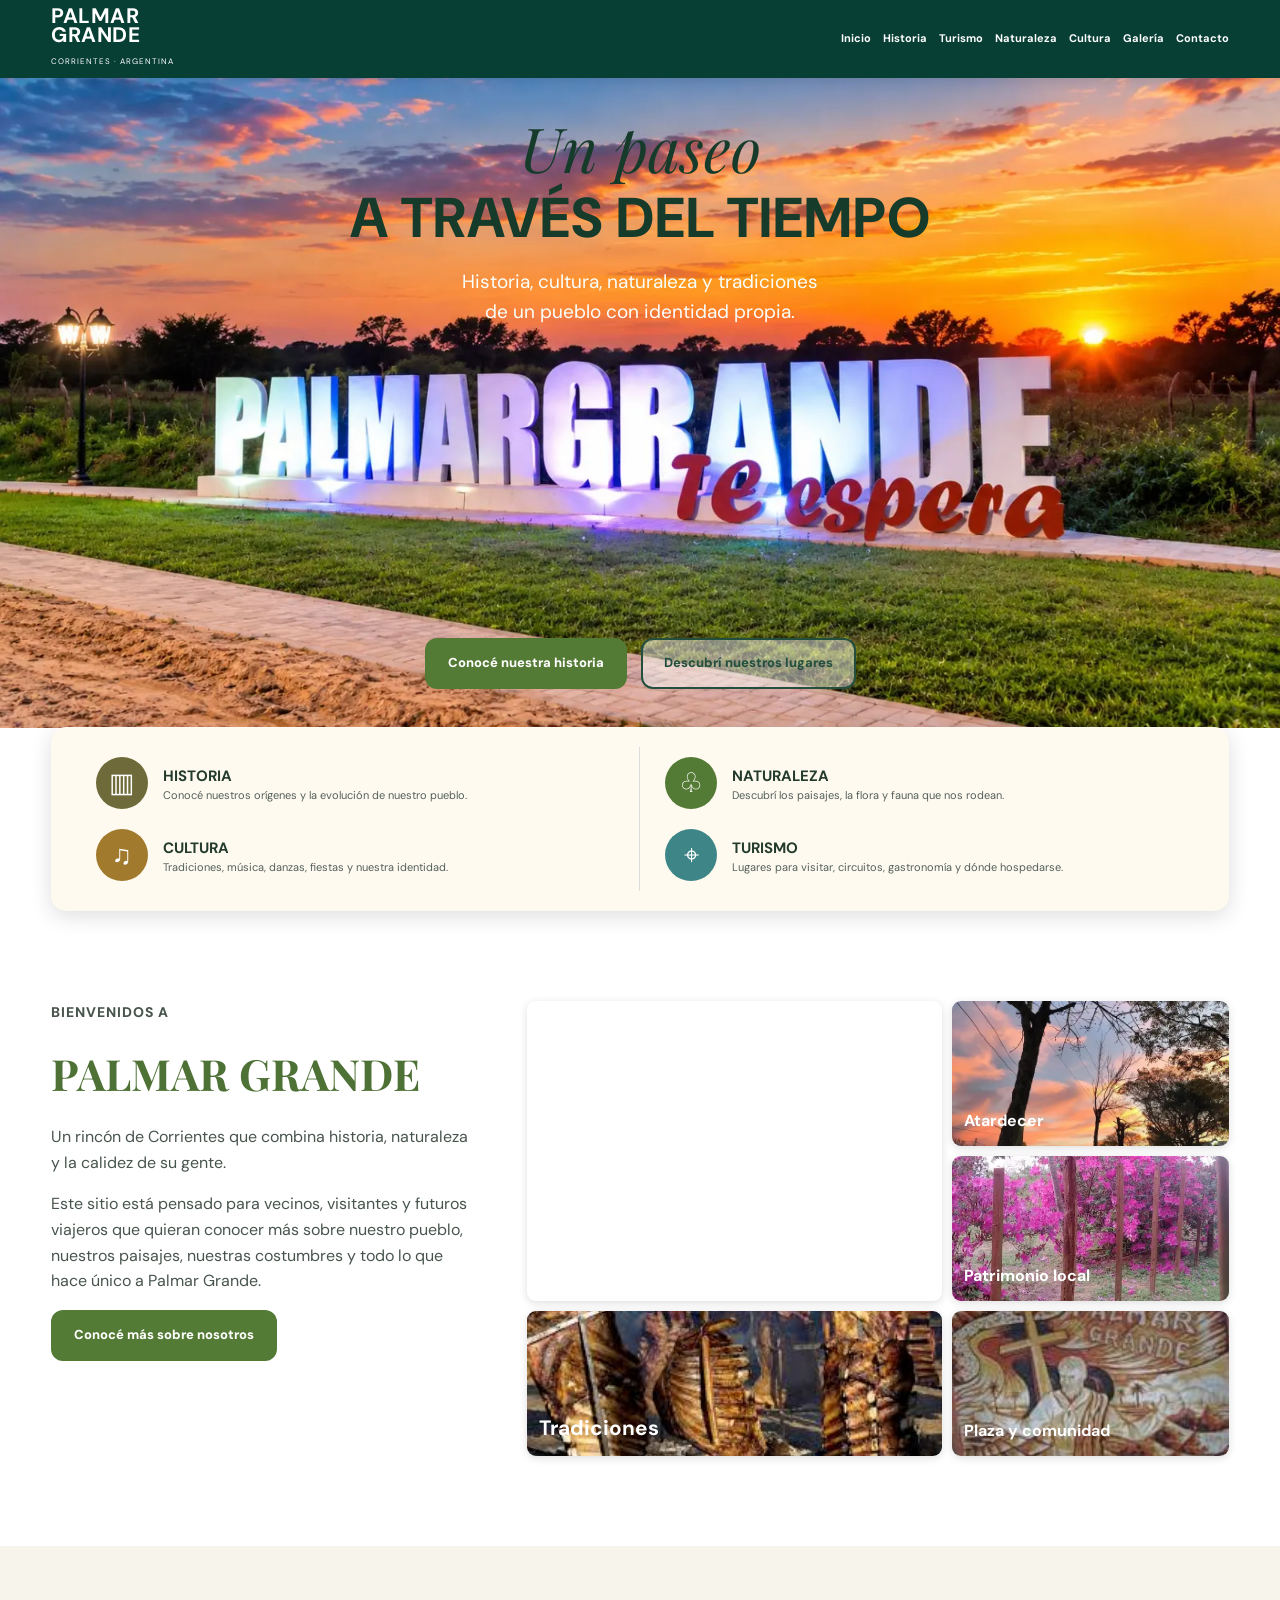
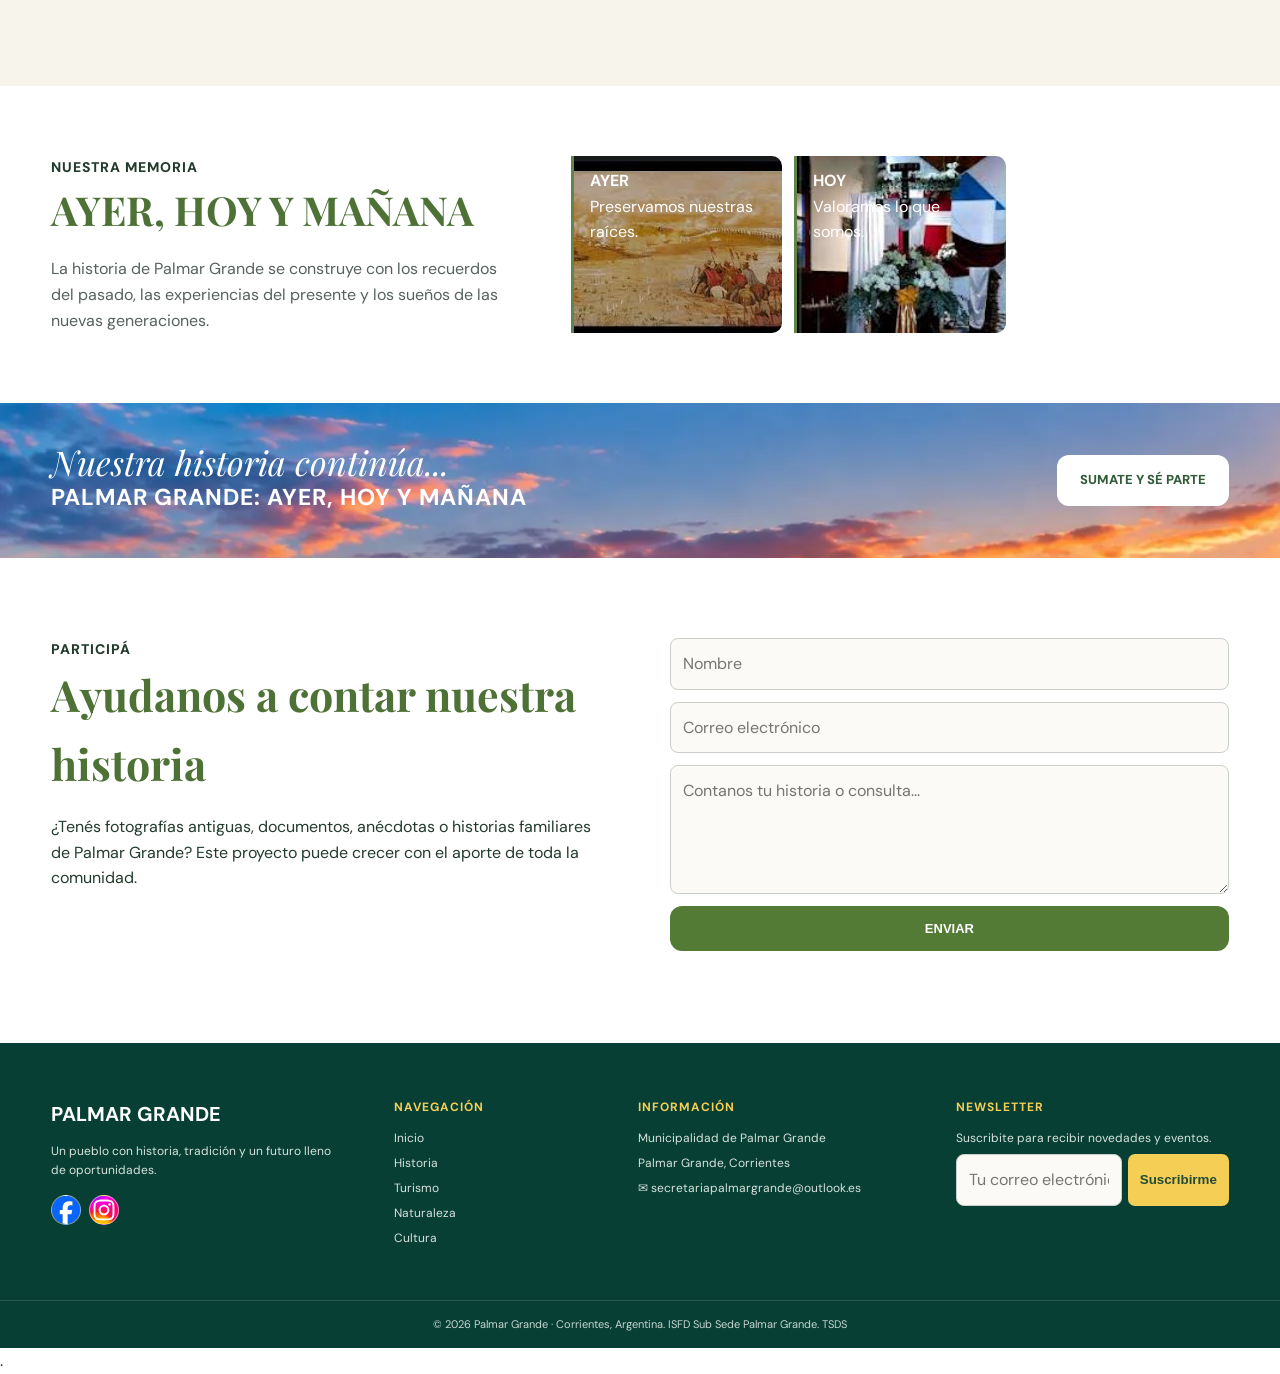
==== index.html @ 52c9c59a "fix: errores en el codigo del carrusel" ====
<!DOCTYPE html>
<html lang="es">

<head>
  <meta charset="UTF-8">
  <meta name="viewport" content="width=device-width, initial-scale=1.0">
  <meta name="description"
    content="Palmar Grande: un paseo a través del tiempo. Historia, cultura, naturaleza y turismo de Palmar Grande, Corrientes.">
  <meta property="og:type" content="website">
  <meta property="og:title" content="Palmar Grande | Guía turística">
  <meta property="og:description" content="Naturaleza, historia y cultura. Descubre qué ver y hacer.">
  <meta property="og:site_name" content="Palmar Grande | Un paseo a través del tiempo">
  <meta property="og:locale" content="es_AR">
  <meta property="og:image"
    content="https://v1-palmar-grande-app-turistica.netlify.app/assets/imagenes/palmar2026.webp">
  <meta>
  <meta name="google-site-verification" content="xOsQfkRAo-iL_YEkGarCs0CGLQkTfMu5RP07M9so8d0" />
  <title>Palmar Grande | Un paseo a través del tiempo</title>
  <link rel="preconnect" href="https://fonts.googleapis.com">
  <link rel="preconnect" href="https://fonts.gstatic.com" crossorigin>
  <link
    href="https://fonts.googleapis.com/css2?family=DM+Sans:wght@400;500;600;700&family=Playfair+Display:wght@500;600;700&display=swap"
    rel="stylesheet">
  <link rel="stylesheet" href="styles.css">
  <link rel="icon" href="./assets/imagenes/logo-municipio-palmar-grande.png" type="image/x-icon">
</head>

<body>

  <header class="site-header" id="inicio">
    <a class="brand" href="./index.html" aria-label="Palmar Grande - Inicio">

      <span>
        <strong>PALMAR<br>GRANDE</strong>
        <small>CORRIENTES · ARGENTINA</small>
      </span>
    </a>


    <button class="menu-toggle" aria-label="Abrir menú" aria-expanded="false">☰</button>

    <nav class="main-nav" aria-label="Navegación principal">
      <a class="active" href="#inicio">Inicio</a>
      <a href="./view/historia.html">Historia</a>
      <a href="./view/turismo.html">Turismo</a>
      <a href="./view/naturaleza.html">Naturaleza</a>
      <a href="./view/cultura.html">Cultura</a>
      <a href="./view/galeria.html">Galería</a>
      <a href="./view/turismo.html">Contacto</a>
    </nav>
  </header>

  <main>
    <section class="hero">
      <div class="hero-fondo" aria-hidden="true">
        <img src="/assets/imagenes/palmar2026.webp" alt="" width="1600" height="900" fetchpriority="high"
          decoding="async">
        <img src="/assets/imagenes/imagen_portada2.webp" alt="" width="1600" height="900" decoding="async">
        <img src="/assets/imagenes/imagen_portada3.webp" alt="" width="1600" height="900" decoding="async">
      </div>
      <div class="hero-overlay"></div>
      <div class="hero-content">
        <p class="script">Un paseo</p>
        <h1>A TRAVÉS DEL TIEMPO</h1>
        <p>Historia, cultura, naturaleza y tradiciones<br class="desktop"> de un pueblo con identidad propia.</p>
        <div class="hero-actions">
          <a class="btn btn-primary" href="#historia">Conocé nuestra historia</a>
          <a class="btn btn-outline" href="#turismo">Descubrí nuestros lugares</a>
        </div>
      </div>

    </section>

    <section class="quick-links container">
      <a href="./view/historia.html" class="quick-card">
        <span class="icon icon-earth">▥</span><span><b>HISTORIA</b><small>Conocé nuestros orígenes y la evolución de
            nuestro pueblo.</small></span>
      </a>
      <a href="./view/naturaleza.html" class="quick-card">
        <span class="icon icon-nature">♧</span><span><b>NATURALEZA</b><small>Descubrí los paisajes, la flora y fauna que
            nos rodean.</small></span>
      </a>
      <a href="./view/cultura.html" class="quick-card">
        <span class="icon icon-culture">♫</span><span><b>CULTURA</b><small>Tradiciones, música, danzas, fiestas y
            nuestra identidad.</small></span>
      </a>
      <a href="./view/turismo.html" class="quick-card">
        <span class="icon icon-tourism">⌖</span><span><b>TURISMO</b><small>Lugares para visitar, circuitos, gastronomía
            y dónde hospedarse.</small></span>
      </a>
    </section>


    <section class="welcome container" id="historia">
      <div class="welcome-text">
        <p class="eyebrow">BIENVENIDOS A</p>
        <h2>PALMAR GRANDE</h2>
        <p>Un rincón de Corrientes que combina historia, naturaleza y la calidez de su gente.</p>
        <p>Este sitio está pensado para vecinos, visitantes y futuros viajeros que quieran conocer más sobre nuestro
          pueblo,
          nuestros paisajes, nuestras costumbres y todo lo que hace único a Palmar Grande.

        </p>
        <a class="btn btn-primary" href="./view/historia.html">Conocé más sobre nosotros</a>
      </div>
      <div class="photo-grid" aria-label="Galería de imágenes de Palmar Grande">
        <div class="photo large photo-town">
          <iframe
            src="https://www.google.com/maps/embed?pb=!1m18!1m12!1m3!1d7049.448451938459!2d-57.905191063997975!3d-27.941098325982157!2m3!1f0!2f0!3f0!3m2!1i1024!2i768!4f13.1!3m3!1m2!1s0x945043c437f40db5%3A0xaa53206ed1325036!2sPalmar%20Grande%2C%20Corrientes!5e0!3m2!1ses-419!2sar!4v1791239898941!5m2!1ses-419!2sar"
            width="400" height="300" style="border:0;" allowfullscreen="" loading="lazy"
            referrerpolicy="strict-origin-when-cross-origin">
          </iframe>
        </div>
        <div class="photo photo-sunset">
          <p><b>Atardecer</b></p>
        </div>
        <div class="photo photo-building">
          <p><b>Patrimonio local</b></p>
        </div>
        <div class="photo photo-riders">
          <p style="font-size: 1.3rem"><b>Tradiciones</b></p>
        </div>
        <div class="photo photo-square">
          <p><b>Plaza y comunidad</b></p>
        </div>
      </div>
    </section>

    <section class="explore section-light" id="turismo">

    </section>

    <section class="timeline container">
      <div class="timeline-copy">
        <p class="eyebrow">NUESTRA MEMORIA</p>
        <h2>AYER, HOY Y MAÑANA</h2>
        <p>La historia de Palmar Grande se construye con los recuerdos del pasado, las experiencias del presente y los
          sueños de las nuevas generaciones.</p>
      </div>
      <div class="timeline-steps">
        <div class="fondo_ayer"><strong>AYER</strong><span>Preservamos nuestras raíces.</span></div>
        <div class="fondo_hoy"><strong>HOY</strong><span>Valoramos lo que somos.</span></div>
      </div>
    </section>

    <section class="cta" id="agenda">
      <div class="container cta-inner">
        <div>
          <p class="script">Nuestra historia continúa...</p>
          <h2>PALMAR GRANDE: AYER, HOY Y MAÑANA</h2>
        </div>
        <a class="btn btn-light" href="#contacto">SUMATE Y SÉ PARTE</a>
      </div>
    </section>

    <section class="contact container" id="contacto">
      <div>
        <p class="eyebrow">PARTICIPÁ</p>
        <h2>Ayudanos a contar nuestra historia</h2>
        <p>¿Tenés fotografías antiguas, documentos, anécdotas o historias familiares de Palmar Grande? Este proyecto
          puede crecer con el aporte de toda la comunidad.</p>
      </div>
      <form class="contact-form" onsubmit="return sendMessage(event)">
        <input type="text" placeholder="Nombre" required>
        <input type="email" placeholder="Correo electrónico" required>
        <textarea rows="4" placeholder="Contanos tu historia o consulta..." required></textarea>
        <button class="btn btn-primary" type="submit">ENVIAR</button>
        <p class="form-status" aria-live="polite"></p>
      </form>
    </section>
  </main>

  <footer class="footer">
    <div class="container footer-grid">
      <div>
        <div class="footer-brand"> <strong>PALMAR GRANDE</strong></div>
        <p>Un pueblo con historia, tradición y un futuro lleno de oportunidades.</p>
        <div class="socials">
          <a class="face-logo" href="https://www.facebook.com/profile.php?id=100064782816824" aria-label="Facebook"></a>
          <a class="insta-logo" href="instagram.com"></a>
        </div>
      </div>
      <div>
        <h3>NAVEGACIÓN</h3>
        <a href="#inicio">Inicio</a>
        <a href="./view/historia.html">Historia</a>
        <a href="./view/turismo.html">Turismo</a>
        <a href="./view/naturaleza.html">Naturaleza</a>
        <a href="./view/cultura.html">Cultura</a>
      </div>
      <div>
        <h3>INFORMACIÓN</h3>
        <p>Municipalidad de Palmar Grande</p>
        <p>Palmar Grande, Corrientes</p>
        <p></p>
        <p>✉ secretariapalmargrande@outlook.es</p>
      </div>
      <div>
        <h3>NEWSLETTER</h3>
        <p>Suscribite para recibir novedades y eventos.</p>
        <form class="newsletter" onsubmit="return subscribe(event)"><input type="email"
            placeholder="Tu correo electrónico" required><button>Suscribirme</button></form>
      </div>
    </div>
    <div class="copyright">© 2026 Palmar Grande · Corrientes, Argentina. ISFD Sub Sede Palmar Grande. TSDS</div>
  </footer>
  <script src="script.js"></script>
</body>

</html>
.
---- styles.css ----
* {
    box-sizing: border-box;
    margin: 0;
    padding: 0
}

html {
    scroll-behavior: smooth
}

body {
    font-family: "DM Sans", sans-serif;
    color: #233b2d;
    background: #fff;
    line-height: 1.6
}

a {
    text-decoration: none;
   color: inherit
}
.face-logo{
        height: 30px;width: 30px;
        background-image: url("./assets/imagenes/Imagenes_de_palmar/facebook-icon.svg");
}
.insta-logo{
    height: 30px;width: 30px;
    background-image: url("./assets/imagenes/Imagenes_de_palmar/instagram-icon.svg");
}

.container {
    width: min(1180px, 92%);
    margin: auto
}

.site-header {
    height: 94px;
    background: #073f35;
    color: #fff;
    display: flex;
    align-items: center;
    padding: 0 max(4%, calc((100vw - 1240px)/2));
    gap: 35px;
    position: sticky;
    top: 0;
    z-index: 1000;
    box-shadow: 0 2px 14px #0002
}

.brand {
    display: flex;
    align-items: center;
    gap: 10px;
    min-width: 215px
}

.brand-mark {
    font-size: 46px;
    line-height: 1
}

.brand strong {
    font-size: 21px;
    line-height: .92;
    display: block;
    letter-spacing: .5px
}

.brand small {
    font-size: 8px;
    letter-spacing: 1px
}

.main-nav {
    display: flex;
    align-items: center;
    justify-content: flex-end;
    gap: 25px;
    flex: 1;
    font-size: 13px;
    font-weight: 700
}

.main-nav a {
    padding: 36px 0 31px;
    border-bottom: 3px solid transparent
}

.main-nav a:hover,
.main-nav a.active {
    color: #f5ce55;
    border-color: #f5ce55
}

.menu-toggle {
    display: none;
    background: none;
    border: 0;
    color: #fff;
    font-size: 27px
}
.hero {
  min-height: 650px;
  position: relative;
  display: grid;
  place-items: center;
  text-align: center;
  overflow: hidden;
  isolation: isolate;            
}

.hero-fondo {
  position: absolute;
  inset: 0;
  z-index: -1;
}

.hero-fondo img {
  position: absolute;
  inset: 0;
  width: 100%;
  height: 100%;
  object-fit: cover;
  opacity: 0;
  animation: fundido 30s infinite;
}

/* Cada imagen va desfasada 10 s. La primera se ve desde el inicio. */
.hero-fondo img:nth-child(1) { opacity: 1; animation-delay: 0s; }
.hero-fondo img:nth-child(2) { animation-delay: -20s; }
.hero-fondo img:nth-child(3) { animation-delay: -10s; }

@keyframes fundido {
  0%, 28%  { opacity: 1; }
  33%, 94% { opacity: 0; }
  100%     { opacity: 1; }
}

/* Respeta a quien prefiere menos movimiento: solo se ve la primera */

 /* background: linear-gradient(110deg, #d8e3cf 0%, #e9d5ad 48%, #537e55 100%); */
    

.hero:after {
    content: "";
    position: absolute;
    inset: 0;
    /* background: radial-gradient(circle at 75% 35%, #f6e3af99 0 9%, transparent 10%), linear-gradient(90deg, #fff4e8dd 0 48%, #173f2e33 100%) */
}

.hero-overlay {
    position: absolute;
    inset: 0;
    /* background: linear-gradient(180deg, #fff5 0, #0001 70%, #0004) */
}

.hero-content {
    position: relative;
    z-index: 2;
    max-width: 800px
}

.script {
    font-family: "Playfair Display", serif;
    font-style: italic;
    font-size: 62px;
    color: #173b2b;
    line-height: 1
}

.hero h1 {
    font-size: 56px;
    line-height: 1.1;
    color: #173b2b;
    letter-spacing: 1px;
    margin: 8px 0 18px;
    font-weight: 800
}

.hero-content>p:not(.script) {
    font-size: 19px;
    color: hsl(150, 100%, 99%)
}

.hero-actions {
    display: flex;
    justify-content: center;
    gap: 14px;
    margin-top: 310px;

}

.btn {
    display: inline-block;
    padding: 13px 21px;
    border-radius: 12px;
    font-weight: 800;
    font-size: 13px;
    transition: .2s;
    border: 2px solid transparent;
    cursor: pointer
}

.btn-primary {
    background: #547b35;
    color: #fff
}

.btn-primary:hover {
    transform: translateY(-2px);
    background: #42652b
}

.btn-outline {
    border-color: #244f3e;
    color: #244f3e;
    background: #ffffff77
}

.btn-outline:hover {
    background: #fff
}

.btn-light {
    background: #fff;
    color: #315b39
}

.hero-dots {
    position: absolute;
    bottom: 18px;
    z-index: 3;
    display: flex;
    gap: 9px
}

.dot {
    width: 10px;
    height: 10px;
    border-radius: 50%;
    background: #fff8;
    border: 1px solid #fff
}

.dot.active {
    background: #fff
}

.quick-links {
    background: #fffaf0;
    border-radius: 15px;
    box-shadow: 0 5px 22px #0002;
    display: grid;
    grid-template-columns: repeat(4, 1fr);
    padding: 20px;
    margin-top: -1px;
    position: relative;
    z-index: 4
}

.quick-card {
    display: flex;
    align-items: center;
    gap: 15px;
    padding: 10px 25px;
    border-right: 1px solid #ddd
}

.quick-card:last-child {
    border: 0
}

.quick-card b {
    display: block;
    font-size: 15px
}

.quick-card small {
    display: block;
    font-size: 11px;
    color: #53605a;
    line-height: 1.35
}

.icon {
    width: 52px;
    height: 52px;
    border-radius: 50%;
    display: grid;
    place-items: center;
    color: #fff;
    font-size: 27px;
    flex: none;
    background: #547b35
}

.icon-earth {
    background: #6e6a39
}

.icon-culture {
    background: #a17a2e
}

.icon-tourism {
    background: #3d8587
}

.welcome {
    display: grid;
    grid-template-columns: .9fr 1.5fr;
    gap: 55px;
    padding: 90px 0
}

.eyebrow {
    font-size: 14px;
    font-weight: 800;
    letter-spacing: 1px
}

.welcome h2,
.contact h2 {
    font-family: "Playfair Display", serif;
    font-size: 43px;
    color: #4e7136;
    margin: 0 0 16px
}

.welcome-text>p {
    margin-bottom: 16px;
    color: #48554d
}

.photo-grid {
    display: grid;
    grid-template-columns: 1.2fr .8fr;
    grid-template-rows: 145px 145px 145px;
    gap: 10px
}

.photo {
    border-radius: 9px;
    overflow: hidden;
    display: flex;
    align-items: flex-end;
    padding: 12px;
    color: #fff;
    font-weight: 700;
    background-size: cover;
    background-position: center;
    box-shadow: 0 2px 8px #0002
}

.photo.large {
    grid-row: span 2
}

/* .photo-town { */
    /* background: linear-gradient(140deg, #3f11b2, #2d5e3c) */

/* }   */

.photo-sunset {
    /* background: linear-gradient(135deg, #8133db, #e20f0f 48%, #3b6c54) */
background-image: url(".//assets/imagenes/Imagenes_de_palmar/atardecer.webp");
}

.photo-building {
    /* background: linear-gradient(135deg, #fbff00, #b59d74) */
    background-image: url("./assets/imagenes/Imagenes_de_palmar/index_patrimonio.webp");
}

.photo-riders {
    /* background: linear-gradient(135deg, #3c15a6, #10af52) */
    background-image: url("./assets/imagenes/Imagenes_de_palmar/asado_estaca.jpg");
}

.photo-square {
    /* background: linear-gradient(135deg, #f7071f, #e1a18b) */
background-image: url("./assets/imagenes/Imagenes_de_palmar/mural_Jose.jpg");
}

.section-light {
    background: #f7f4ec;
    padding: 70px 0
}

.section-title {
    display: flex;
    align-items: center;
    gap: 20px;
    margin-bottom: 35px
}

.section-title span {
    height: 1px;
    background: #8d9b87;
    flex: 1
}

.section-title h2 {
    font-family: "Playfair Display", serif;
    font-size: 25px;
    white-space: nowrap;
    color: #4e7136
}

.cards-grid {
    display: grid;
    grid-template-columns: repeat(6, 1fr);
    gap: 12px
}

.explore-card {
    background: #fffaf0;
    border-radius: 10px;
    overflow: hidden;
    box-shadow: 0 2px 9px #0001;
    transition: .25s
}

.explore-card:hover {
    transform: translateY(-5px);
    box-shadow: 0 8px 18px #0002
}

.card-image {
    height: 140px;
    display: grid;
    place-items: center;
    color: #fff;
    font-weight: 800;
    letter-spacing: 1px;
    text-align: center;
    background-size: cover
}

.history-image {
    background: linear-gradient(135deg, #786a53, #b9aa8d)
}

.tourism-image {
    background: linear-gradient(135deg, #d7c18e, #416f62)
}

.nature-image {
    background: linear-gradient(135deg, #577b44, #9eb46d)
}

.culture-image {
    background: linear-gradient(135deg, #6c5141, #d1a14d)
}

.stories-image {
    background: linear-gradient(135deg, #789b76, #c0a578)
}

.gallery-image {
    background: linear-gradient(135deg, #39735e, #9cbf76)
}

.card-body {
    padding: 15px;
    text-align: center
}

.card-body p {
    font-size: 11px;
    min-height: 72px;
    color: #505951
}

.card-body a {
    display: inline-block;
    border: 1px solid #6c7c61;
    border-radius: 5px;
    padding: 5px 13px;
    font-size: 10px;
    font-weight: 800
}

.timeline {
    display: grid;
    grid-template-columns: 1fr 1.4fr;
    gap: 50px;
    padding: 70px 0
}

.timeline h2 {
    font-family: "Playfair Display", serif;
    font-size: 40px;
    color: #4e7136
}

.timeline-copy p:last-child {
    margin-top: 14px;
    color: #56625b
}

.timeline-steps {
    display: grid;
    grid-template-columns: repeat(3, 1fr);
    gap: 12px;
    align-items: stretch
}

.timeline-steps div {
    border-left: 3px solid #63834c;
    padding: 12px 16px;
    /* background: #f5f1e6; */
    border-radius: 0 10px 10px 0
}
.fondo_ayer{background-image: url("./assets/imagenes/Imagenes_de_palmar/vence_rincon.jpg");}
.fondo_hoy{
    background-image: url("./assets/imagenes/Imagenes_de_palmar/curuzú_jose.jpg");
    background-size: cover;
}

.timeline-steps strong {
    display: block;
    color: #fafcf9
}

.timeline-steps span {
    font-size: 1rem;
    color: white;
}

.cta {
    background: linear-gradient(90deg, #36523d, #aa8357, #294e3d);
    background-image: url("./assets/imagenes/palmar2026.webp");
    color: #fff;
    padding: 42px 0
}

.cta-inner {
    display: flex;
    align-items: center;
    justify-content: space-between;
    gap: 30px
}

.cta h2 {
    font-size: 23px;
    letter-spacing: 1px
}

.cta .script {
    color: #fff;
    font-size: 34px
}

.contact {
    display: grid;
    grid-template-columns: 1fr 1fr;
    gap: 60px;
    padding: 80px 0
}

.contact-form {
    display: grid;
    gap: 12px
}

.contact-form input,
.contact-form textarea,
.newsletter input {
    width: 100%;
    border: 1px solid #c9d0c8;
    border-radius: 8px;
    padding: 12px;
    font: inherit;
    background: #fbfaf6
}

.form-status {
    font-size: 13px;
    color: #547b35
}

.footer {
    background: #073f35;
    color: #fff;
    padding-top: 55px
}

.footer-grid {
    display: grid;
    grid-template-columns: 1.2fr .8fr 1.1fr 1.1fr;
    gap: 45px;
    padding-bottom: 45px
}

.footer h3 {
    font-size: 12px;
    color: #f5ce55;
    margin-bottom: 12px;
    letter-spacing: 1px
}

.footer a,
.footer p {
    display: block;
    font-size: 12px;
    color: #d7e3dc;
    margin-bottom: 6px
}

.footer-brand {
    font-size: 20px;
    margin-bottom: 12px
}

.socials {
    display: flex;
    gap: 8px;
    margin-top: 15px
}

.socials a {
    width: 30px;
    height: 30px;
    border: 1px solid #fff8;
    border-radius: 50%;
    display: grid;
    place-items: center
}

.newsletter {
    display: flex;
    gap: 6px
}

.newsletter input {
    min-width: 0
}

.newsletter button {
    border: 0;
    background: #f5ce55;
    color: #234b35;
    border-radius: 7px;
    padding: 0 12px;
    font-weight: 800
}

.copyright {
    border-top: 1px solid #ffffff22;
    padding: 15px 4%;
    font-size: 11px;
    text-align: center;
    color: #c7d6cf
}
@media(max-width:4000px){
   .hero{ max-width: 1000px;
    position: relative;
    margin: auto;
}}

@media(max-width:1700px) {
    .site-header {
        padding: 0 4%;
        height: 78px
    }
    .hero{
                max-width: 100%;
        position: relative;
        margin: auto;
    }

    .main-nav {
        gap: 12px;
        font-size: 11px
    }

    .main-nav a {
        padding: 28px 0 25px
    }

    .quick-links {
        grid-template-columns: repeat(2, 1fr)
    }

    .quick-card:nth-child(2) {
        border-right: 0
    }

    .cards-grid {
        grid-template-columns: repeat(3, 1fr)
    }
}

@media(max-width:760px) {
    .site-header {
        justify-content: space-between
    }

    .menu-toggle {
        display: block
    }

    .main-nav {
        position: absolute;
        top: 78px;
        left: 0;
        right: 0;
        background: #073f35;
        display: none;
        flex-direction: column;
        align-items: stretch;
        padding: 10px 6%;
        gap: 0
    }

    .main-nav.open {
        display: flex
    }

    .main-nav a {
        padding: 12px;
        border-bottom: 1px solid #ffffff22
    }

    .hero {
        min-height: 510px
    }

    .hero h1 {
        font-size: 37px
    }

    .script {
        font-size: 45px
    }

    .hero-content>p:not(.script) {
        font-size: 16px;
        padding: 0 18px
    }

    .hero-actions {
        flex-direction: column;
        margin: 22px 25px 0
    }

    .welcome,
    .timeline,
    .contact {
        grid-template-columns: 1fr;
        gap: 35px
    }

    .photo-grid {
        grid-template-rows: 130px 130px 130px
    }

    .cards-grid {
        grid-template-columns: repeat(2, 1fr)
    }

    .cta-inner {
        flex-direction: column;
        text-align: center
    }

    .footer-grid {
        grid-template-columns: 1fr 1fr
    }

    .newsletter {
        flex-direction: column;
        gap: 7px
    }

    .newsletter button {
        height: 40px
    }

    .desktop {
        display: none
    }
}

@media(max-width:480px) {
    .brand {
        min-width: auto
    }

    .brand-mark {
        font-size: 36px
    }

    .brand strong {
        font-size: 17px
    }

    .quick-links {
        grid-template-columns: 1fr
    }

    .quick-card {
        border-right: 0;
        border-bottom: 1px solid #ddd;
        padding: 14px 5px
    }

    .cards-grid {
        grid-template-columns: 1fr
    }

    .footer-grid {
        grid-template-columns: 1fr
    }

    .hero h1 {
        font-size: 31px
    }

    .welcome h2,
    .contact h2 {
        font-size: 35px
    }

    .section-title h2 {
        font-size: 19px
    }

    .photo-grid {
        grid-template-columns: 1fr 1fr
    }

    .photo.large {
        grid-row: span 2
    }

    .photo {
        font-size: 11px
    }

}
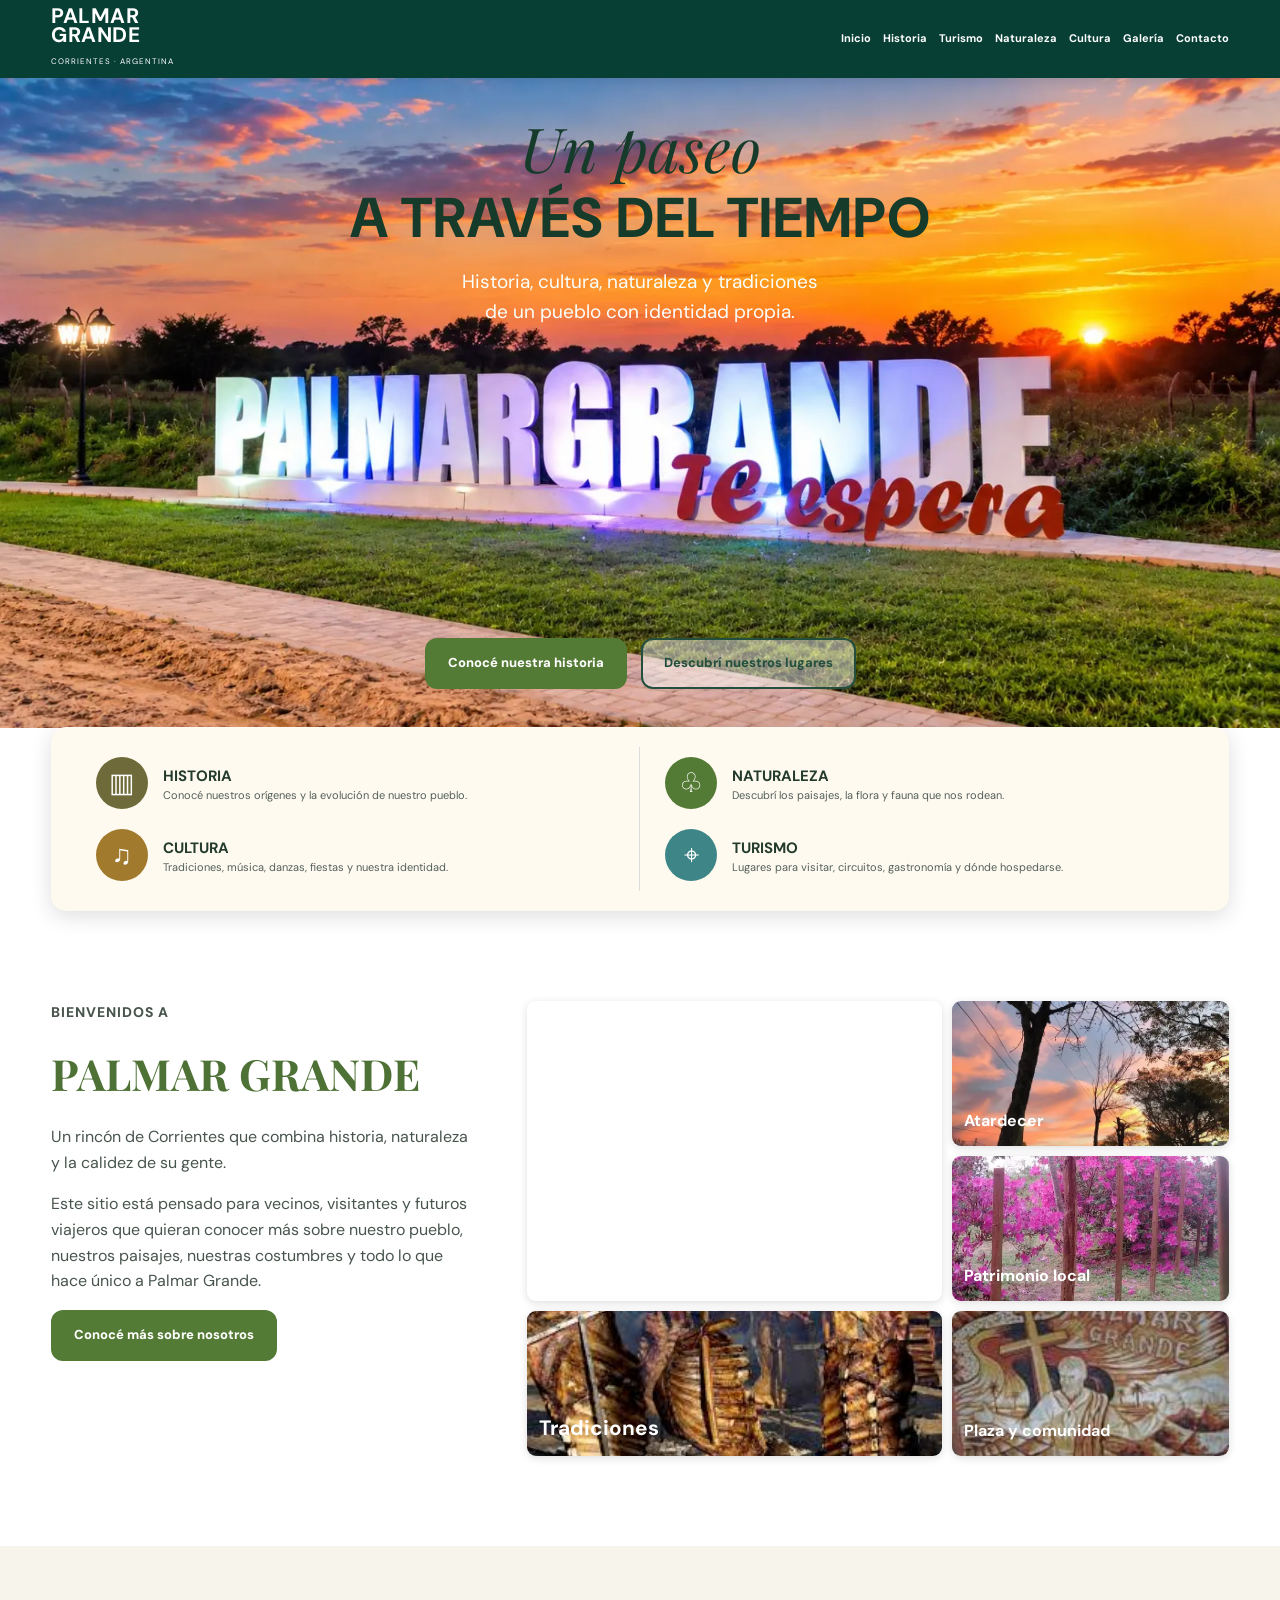
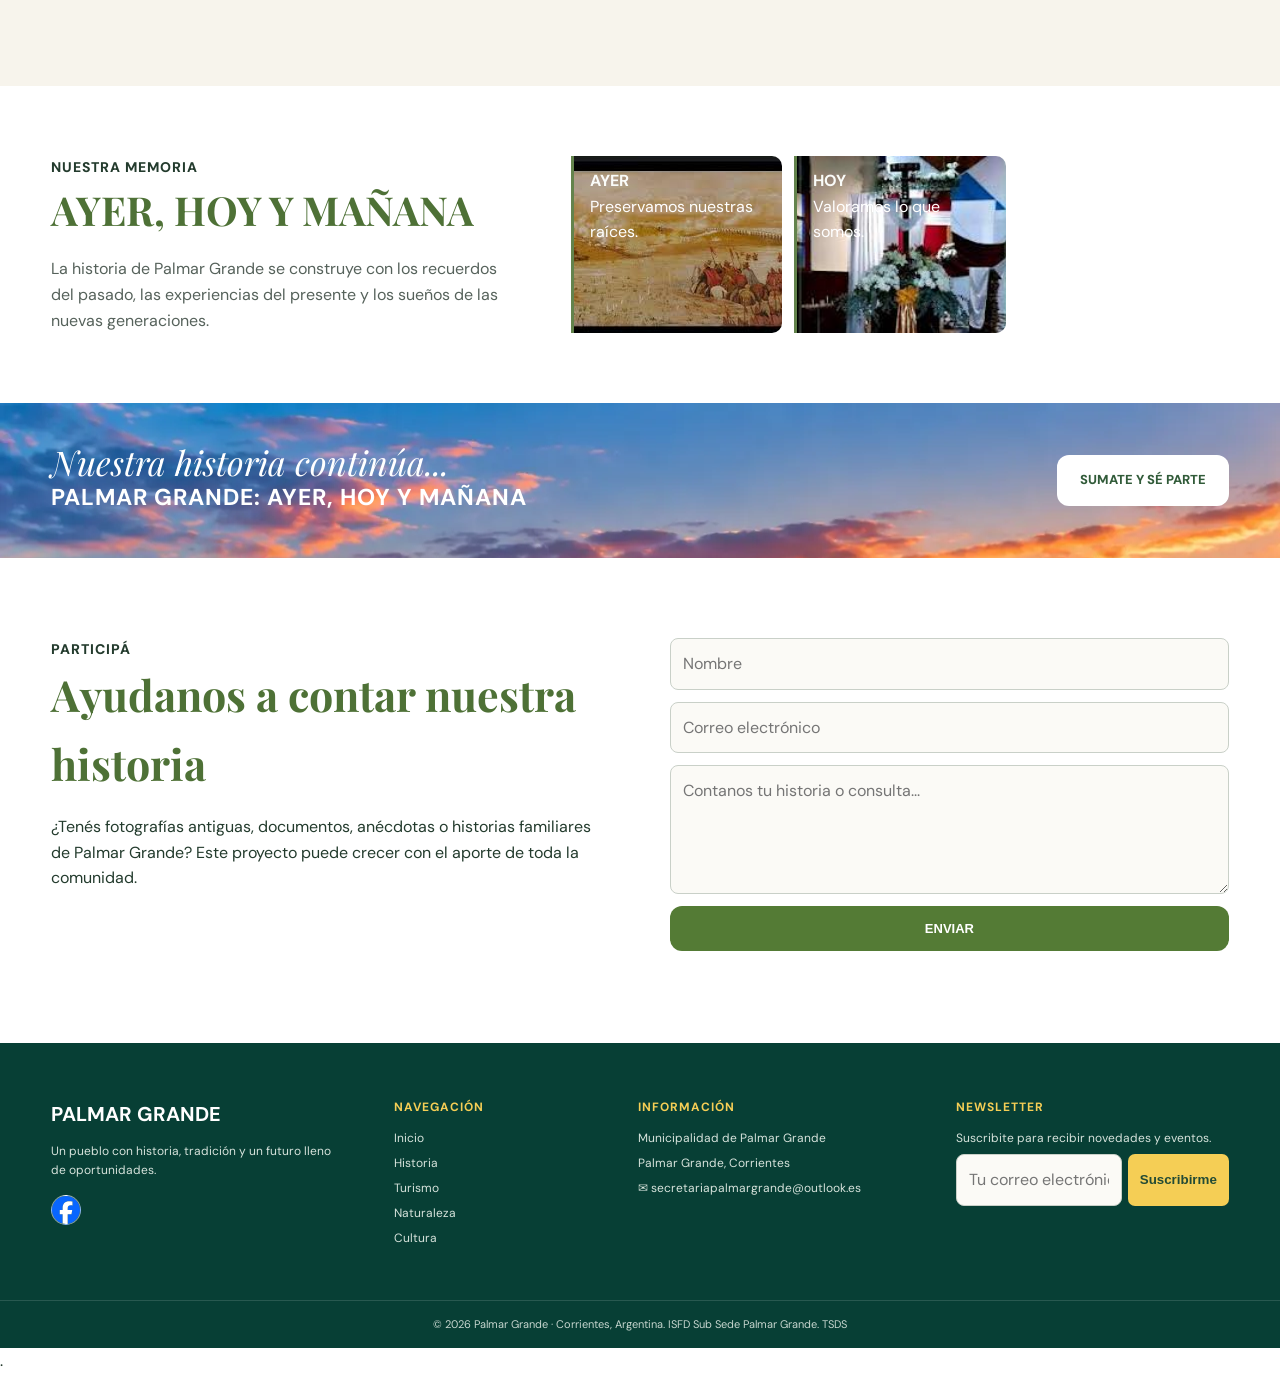
==== commit 8a90851a: "Rf: Se cambian algunos datos, se quita el botón de Instagram momentáneamente, se agregan nuevos dato" ====
--- a/index.html
+++ b/index.html
@@ -4,11 +4,13 @@
 <head>
   <meta charset="UTF-8">
   <meta name="viewport" content="width=device-width, initial-scale=1.0">
-  <meta name="description"
-    content="Palmar Grande: un paseo a través del tiempo. Historia, cultura, naturaleza y turismo de Palmar Grande, Corrientes.">
+  <meta name="description" content="" Palmar Grande: un paseo a través del tiempo. Historia, cultura, naturaleza y
+    turismo de Palmar Grande, Corrientes. Es una página web en desarrollo que busca posicionar a la localidad de Palmar
+    Grande como un atractivo turístico en la provincia de Corrientes">
   <meta property="og:type" content="website">
-  <meta property="og:title" content="Palmar Grande | Guía turística">
-  <meta property="og:description" content="Naturaleza, historia y cultura. Descubre qué ver y hacer.">
+  <meta property="og:title" content="Palmar Grande web | Guía turística">
+  <meta property="og:description"
+    content="Naturaleza, historia y cultura. Descubre qué ver y hacer en la localidad de Palmar Grande.">
   <meta property="og:site_name" content="Palmar Grande | Un paseo a través del tiempo">
   <meta property="og:locale" content="es_AR">
   <meta property="og:image"
@@ -23,6 +25,33 @@
     rel="stylesheet">
   <link rel="stylesheet" href="styles.css">
   <link rel="icon" href="./assets/imagenes/logo-municipio-palmar-grande.png" type="image/x-icon">
+  <script type="application/ld+json">
+  {
+    "@context": "https://schema.org",
+    "@type": "TouristAttraction",
+    "name": "Palmar Grande | Un paseo a través del tiempo",
+    "description":"Palmar Grande: un paseo a través del tiempo. Historia, cultura, naturaleza y turismo de Palmar Grande, Corrientes. Es una página web en desarrollo que busca posicionar a la localidad de Palmar Grande como un atractivo turístico en la provincia de Corrientes",
+    "url": "https://v1-palmar-grande-app-turistica.netlify.app/",
+    "image": [
+      "https://v1-palmar-grande-app-turistica.netlify.app/assets/imagenes/palmar2026.webp"
+    ],
+    "isAccessibleForFree": true,
+    "touristType": ["Ecoturismo", "Turismo cultural"],
+    "address": {
+      "@type": "PostalAddress",
+      "addressLocality": "Palmar Grande",
+      "addressRegion": "Corrientes",
+      "addressCountry": "AR"
+    },
+    "geo": {
+      "@type": "GeoCoordinates",
+      "latitude": -27.93982831524542,
+      "longitude": -57.905373434456614
+       
+    },
+   
+  }
+  </script>
 </head>
 
 <body>
@@ -55,8 +84,10 @@
       <div class="hero-fondo" aria-hidden="true">
         <img src="/assets/imagenes/palmar2026.webp" alt="" width="1600" height="900" fetchpriority="high"
           decoding="async">
-        <img src="/assets/imagenes/imagen_portada2.webp" alt="" width="1600" height="900" decoding="async">
-        <img src="/assets/imagenes/imagen_portada3.webp" alt="" width="1600" height="900" decoding="async">
+        <img src="/assets/imagenes/imagen_portada2.webp" alt="" width="1600" height="900" decoding="async"
+          fetchpriority="low">
+        <img src="/assets/imagenes/imagen_portada3.webp" alt="" width="1600" height="900" decoding="async"
+          fetchpriority="low">
       </div>
       <div class="hero-overlay"></div>
       <div class="hero-content">
@@ -177,7 +208,6 @@
         <p>Un pueblo con historia, tradición y un futuro lleno de oportunidades.</p>
         <div class="socials">
           <a class="face-logo" href="https://www.facebook.com/profile.php?id=100064782816824" aria-label="Facebook"></a>
-          <a class="insta-logo" href="instagram.com"></a>
         </div>
       </div>
       <div>
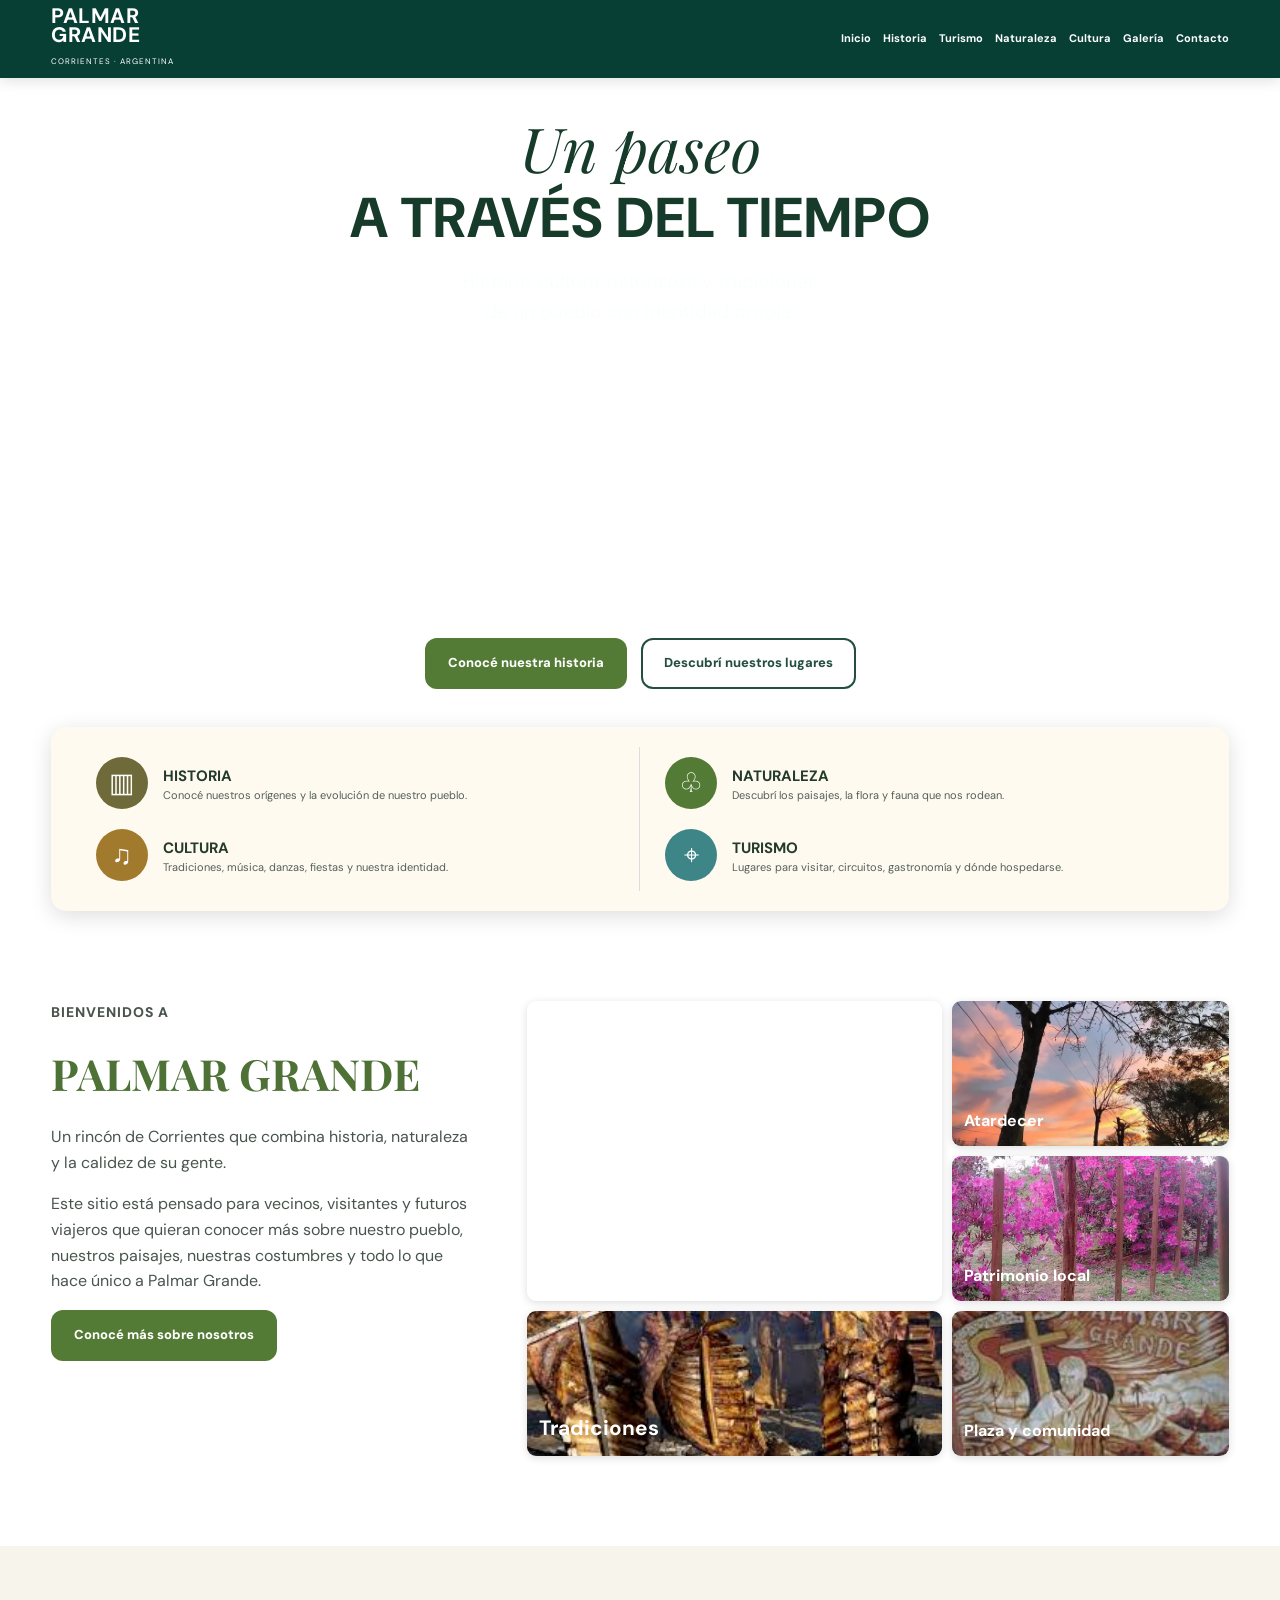
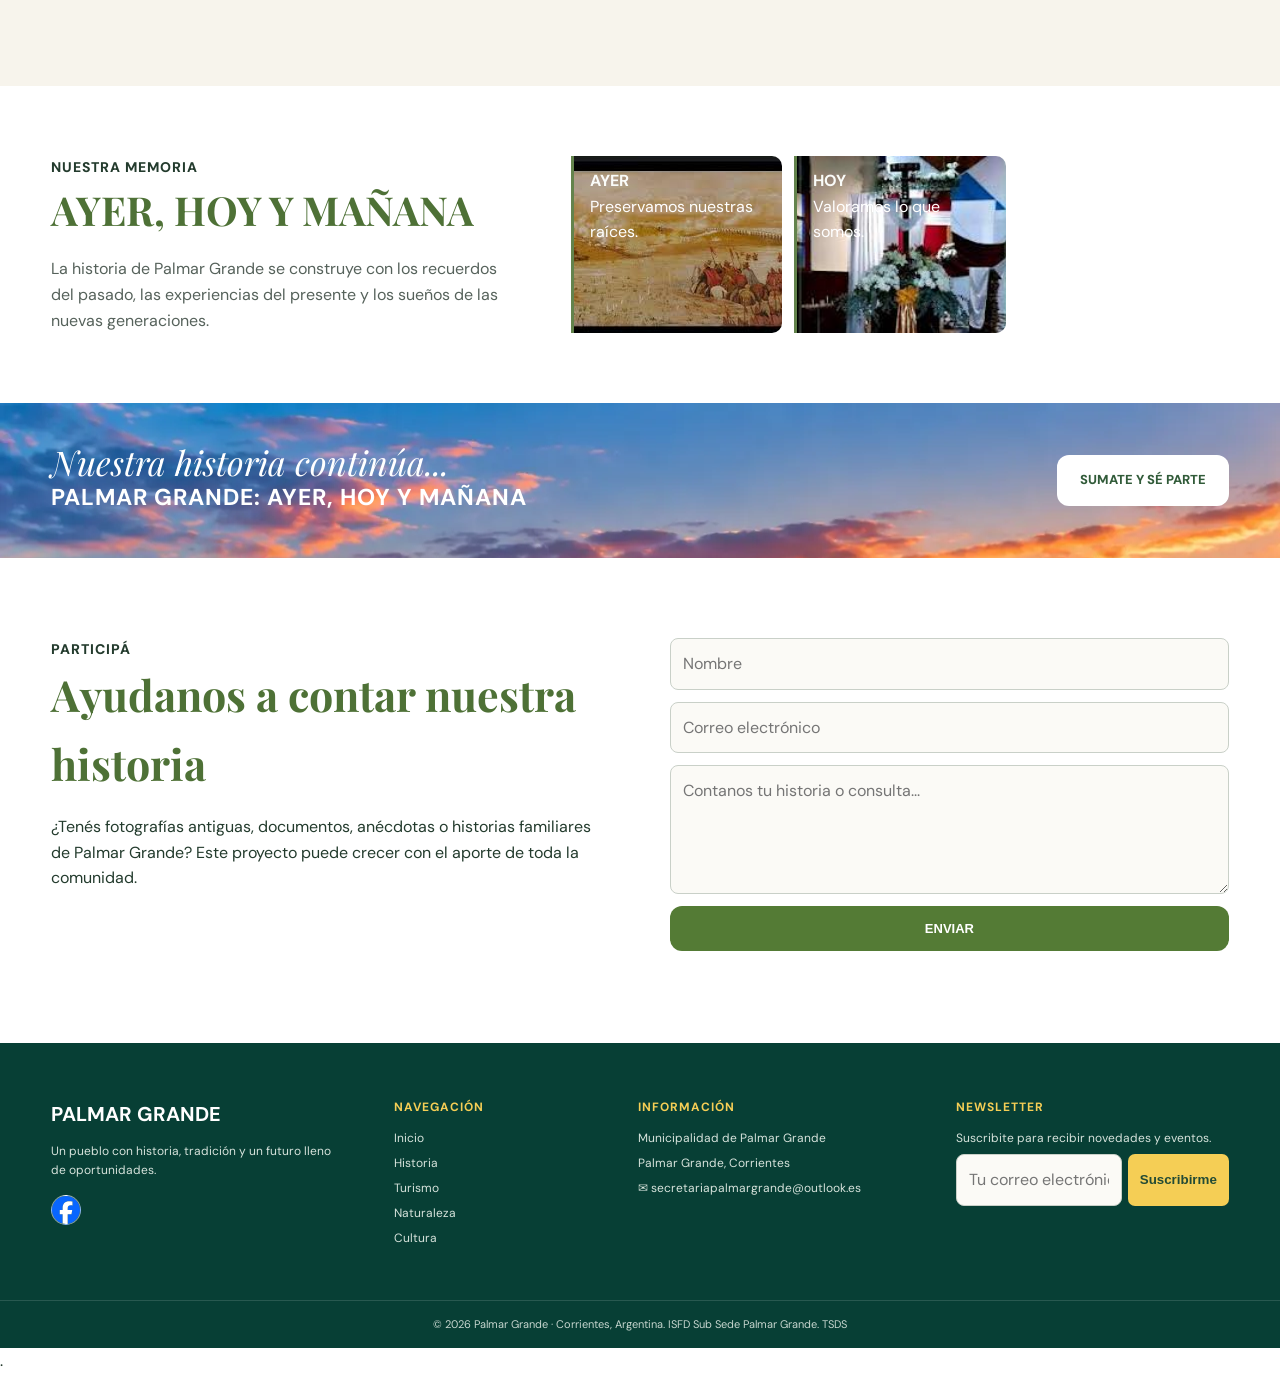
==== commit 3f8bf964: "fix: Se plantea una nueva mejora a la carga de imagen del fondo y se corrige bug de la pagina turism" ====
--- a/index.html
+++ b/index.html
@@ -47,9 +47,7 @@
       "@type": "GeoCoordinates",
       "latitude": -27.93982831524542,
       "longitude": -57.905373434456614
-       
-    },
-   
+    }
   }
   </script>
 </head>
@@ -81,14 +79,6 @@
 
   <main>
     <section class="hero">
-      <div class="hero-fondo" aria-hidden="true">
-        <img src="/assets/imagenes/palmar2026.webp" alt="" width="1600" height="900" fetchpriority="high"
-          decoding="async">
-        <img src="/assets/imagenes/imagen_portada2.webp" alt="" width="1600" height="900" decoding="async"
-          fetchpriority="low">
-        <img src="/assets/imagenes/imagen_portada3.webp" alt="" width="1600" height="900" decoding="async"
-          fetchpriority="low">
-      </div>
       <div class="hero-overlay"></div>
       <div class="hero-content">
         <p class="script">Un paseo</p>
@@ -139,7 +129,7 @@
           <iframe
             src="https://www.google.com/maps/embed?pb=!1m18!1m12!1m3!1d7049.448451938459!2d-57.905191063997975!3d-27.941098325982157!2m3!1f0!2f0!3f0!3m2!1i1024!2i768!4f13.1!3m3!1m2!1s0x945043c437f40db5%3A0xaa53206ed1325036!2sPalmar%20Grande%2C%20Corrientes!5e0!3m2!1ses-419!2sar!4v1791239898941!5m2!1ses-419!2sar"
             width="400" height="300" style="border:0;" allowfullscreen="" loading="lazy"
-            referrerpolicy="strict-origin-when-cross-origin">
+            referrerpolicy="strict-origin-when-cross-origin" title="Mapa-de-inicio-Palmar-Grande-google-map">
           </iframe>
         </div>
         <div class="photo photo-sunset">
@@ -228,8 +218,10 @@
       <div>
         <h3>NEWSLETTER</h3>
         <p>Suscribite para recibir novedades y eventos.</p>
-        <form class="newsletter" onsubmit="return subscribe(event)"><input type="email"
-            placeholder="Tu correo electrónico" required><button>Suscribirme</button></form>
+        <form class="newsletter" netlify>
+          <input name="email" type="email" placeholder="Tu correo electrónico" required>
+          <button type="submit">Suscribirme</button>
+        </form>
       </div>
     </div>
     <div class="copyright">© 2026 Palmar Grande · Corrientes, Argentina. ISFD Sub Sede Palmar Grande. TSDS</div>
--- a/styles.css
+++ b/styles.css
@@ -100,40 +100,33 @@
     font-size: 27px
 }
 .hero {
-  min-height: 650px;
-  position: relative;
-  display: grid;
-  place-items: center;
-  text-align: center;
-  overflow: hidden;
-  isolation: isolate;            
-}
-
-.hero-fondo {
-  position: absolute;
-  inset: 0;
-  z-index: -1;
-}
-
-.hero-fondo img {
-  position: absolute;
-  inset: 0;
-  width: 100%;
-  height: 100%;
-  object-fit: cover;
-  opacity: 0;
-  animation: fundido 30s infinite;
-}
-
-/* Cada imagen va desfasada 10 s. La primera se ve desde el inicio. */
-.hero-fondo img:nth-child(1) { opacity: 1; animation-delay: 0s; }
-.hero-fondo img:nth-child(2) { animation-delay: -20s; }
-.hero-fondo img:nth-child(3) { animation-delay: -10s; }
-
-@keyframes fundido {
-  0%, 28%  { opacity: 1; }
-  33%, 94% { opacity: 0; }
-  100%     { opacity: 1; }
+    min-height: 650px;
+    position: relative;
+    display: grid;
+    place-items: center;
+    text-align: center;
+    overflow: hidden;
+    /* background: linear-gradient(110deg, #d8e3cf 0%, #e9d5ad 48%, #537e55 100%); */
+    
+    background-size:cover
+    ;
+      /* Animación de 30s en total (10s por imagen) en bucle infinito */
+      animation: cambiarFondo 30s infinite;
+}
+
+@keyframes cambiarFondo {
+    0%, 28% {
+        background-image: url("./assets/imagenes/palmar2026.webp");    
+    }
+    33.3%, 61.3% {
+        background-image: url("./assets/imagenes/imagen_portada2.webp");
+    }
+    66.6%, 94.6% {
+        background-image: url("./assets/imagenes/imagen_portada3.webp");
+    }
+    100% {
+        background-image: url("./assets/imagenes/palmar2026.webp");
+    }
 }
 
 /* Respeta a quien prefiere menos movimiento: solo se ve la primera */
